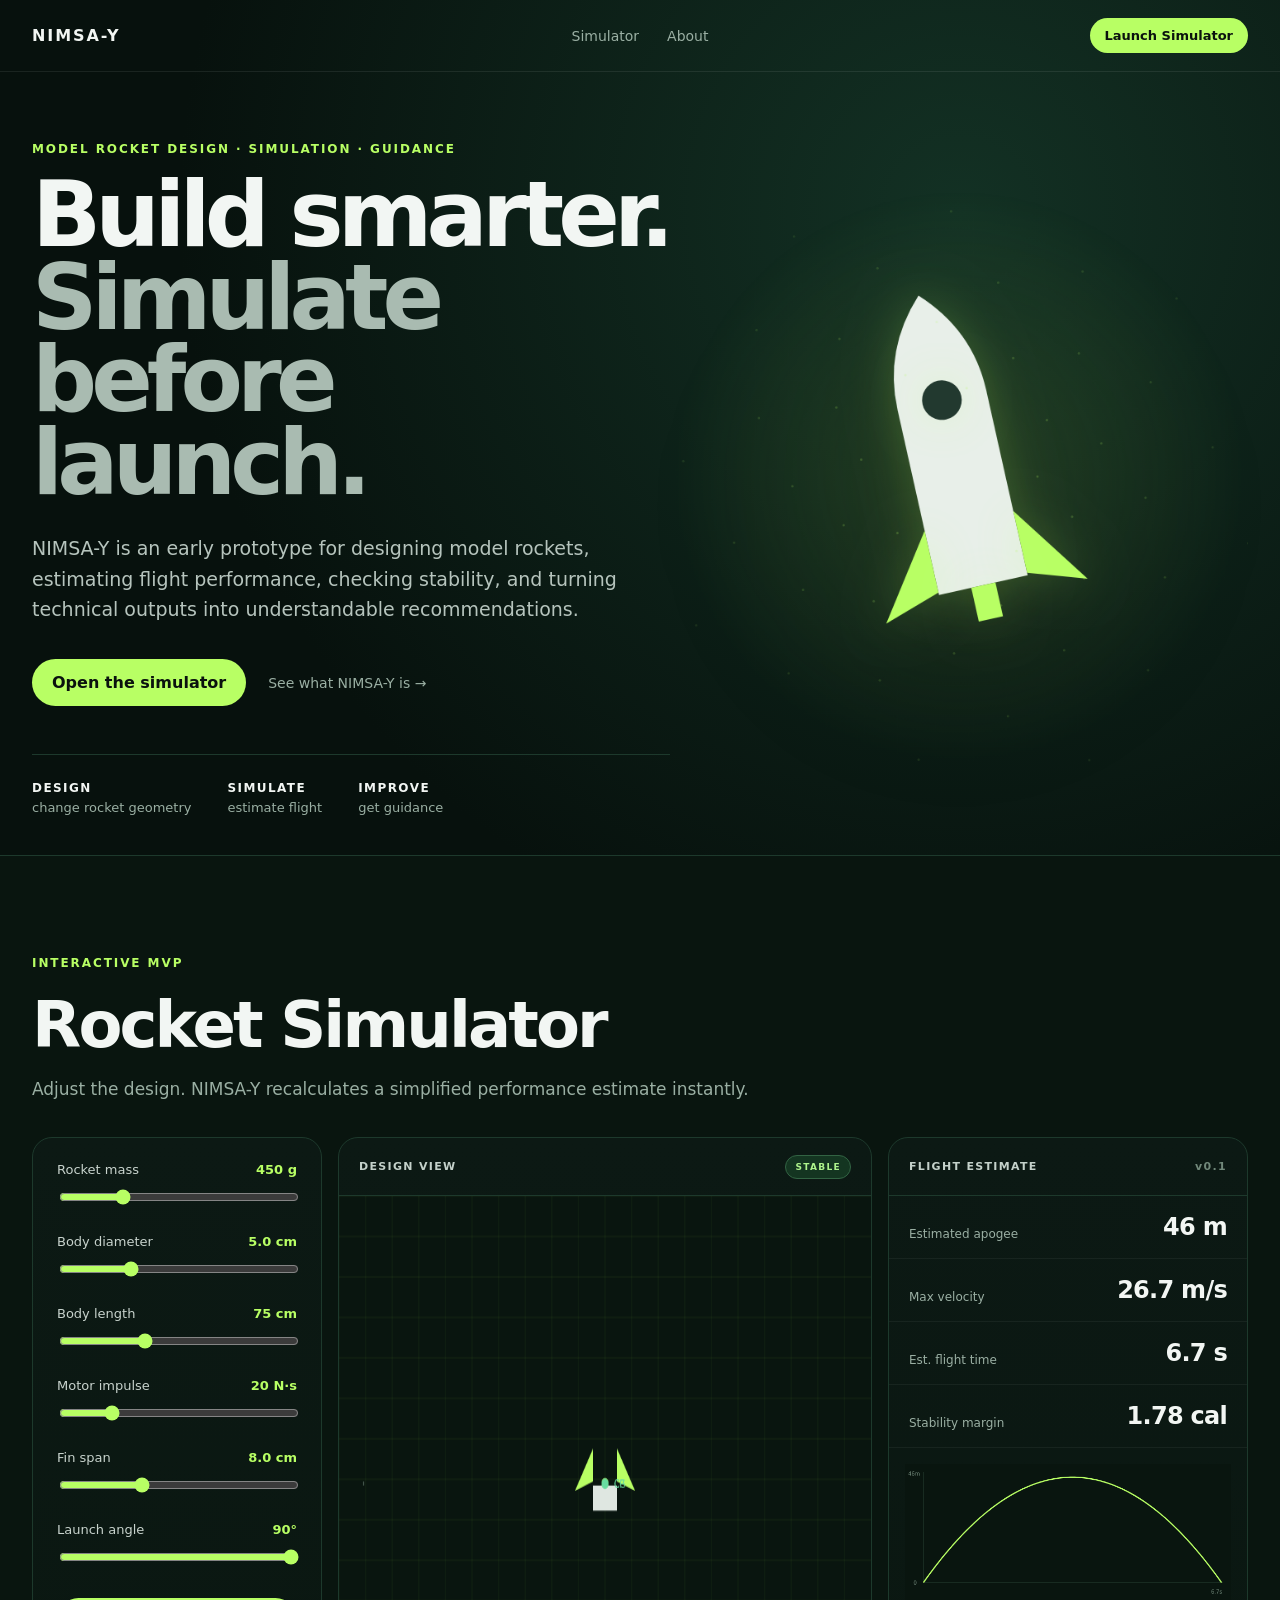
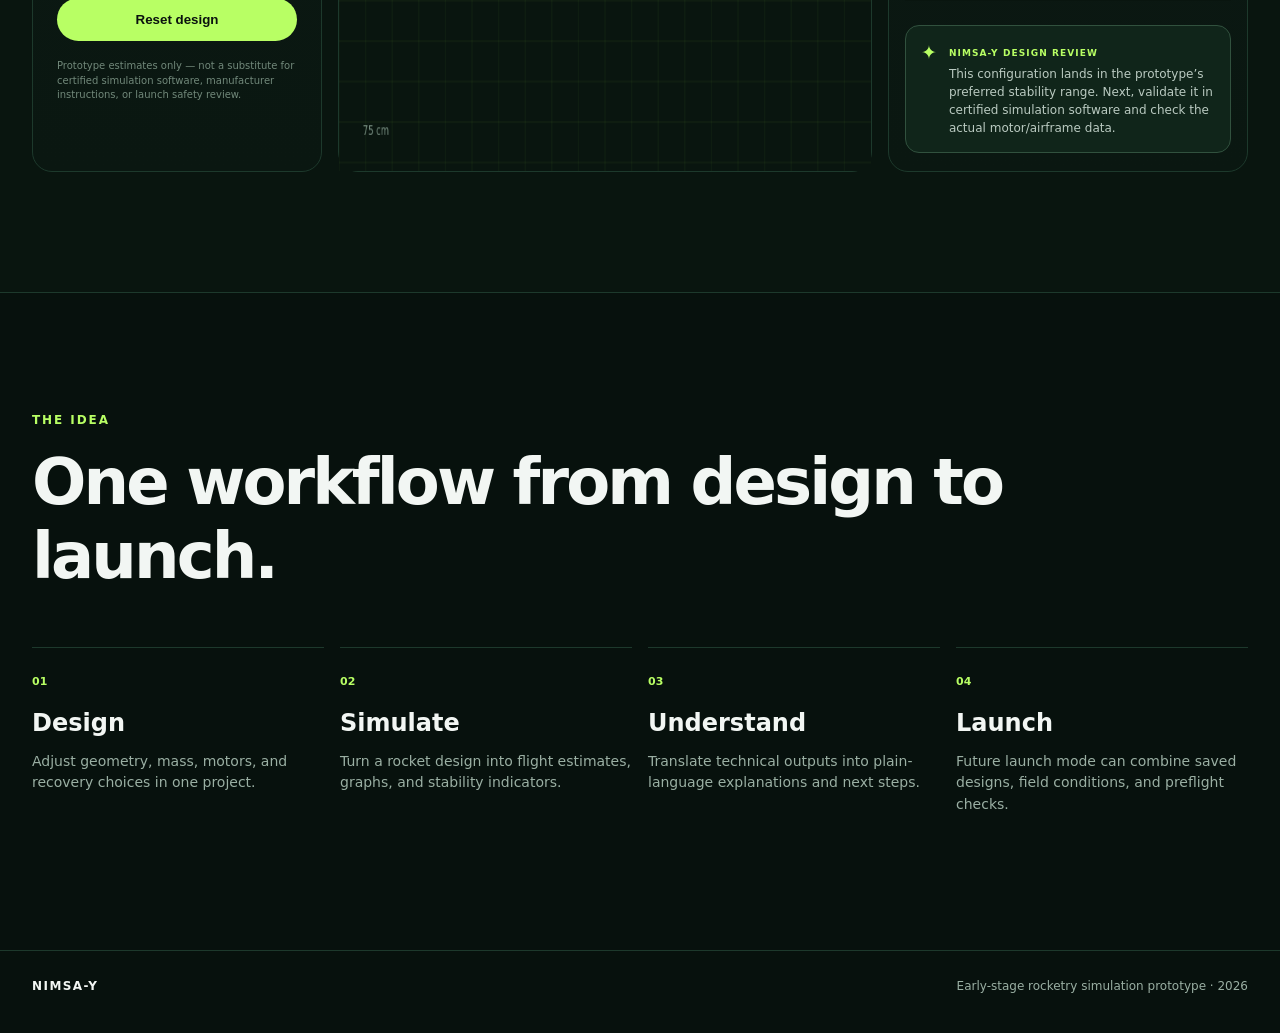
==== index.html @ 84e72287 "Add files via upload" ====
<!doctype html>
<html lang="en">
<head>
  <meta charset="utf-8" />
  <meta name="viewport" content="width=device-width, initial-scale=1" />
  <meta name="description" content="NIMSA-Y — an interactive model rocket design and simulation prototype." />
  <title>NIMSA-Y | Rocket Design Simulator</title>
  <link rel="stylesheet" href="styles.css" />
</head>
<body>
  <header class="nav">
    <a class="brand" href="#top">NIMSA-Y</a>
    <nav><a href="#simulator">Simulator</a><a href="#about">About</a></nav>
    <a class="button small" href="#simulator">Launch Simulator</a>
  </header>

  <main id="top">
    <section class="hero">
      <div class="hero-copy">
        <p class="eyebrow">MODEL ROCKET DESIGN · SIMULATION · GUIDANCE</p>
        <h1>Build smarter.<br><span>Simulate before launch.</span></h1>
        <p class="lede">NIMSA-Y is an early prototype for designing model rockets, estimating flight performance, checking stability, and turning technical outputs into understandable recommendations.</p>
        <div class="actions"><a class="button" href="#simulator">Open the simulator</a><a class="text-link" href="#about">See what NIMSA-Y is →</a></div>
        <div class="stats"><div><strong>DESIGN</strong><span>change rocket geometry</span></div><div><strong>SIMULATE</strong><span>estimate flight</span></div><div><strong>IMPROVE</strong><span>get guidance</span></div></div>
      </div>
      <div class="hero-visual"><canvas id="heroCanvas" width="700" height="700" aria-label="Animated rocket visualization"></canvas></div>
    </section>

    <section class="sim-section" id="simulator">
      <div class="section-head"><p class="eyebrow">INTERACTIVE MVP</p><h2>Rocket Simulator</h2><p>Adjust the design. NIMSA-Y recalculates a simplified performance estimate instantly.</p></div>
      <div class="workspace">
        <aside class="controls card">
          <div class="control"><label>Rocket mass <output id="massOut">450 g</output></label><input id="mass" type="range" min="200" max="1200" step="10" value="450"></div>
          <div class="control"><label>Body diameter <output id="diamOut">5.0 cm</output></label><input id="diam" type="range" min="3" max="10" step="0.1" value="5"></div>
          <div class="control"><label>Body length <output id="lengthOut">75 cm</output></label><input id="length" type="range" min="40" max="140" step="1" value="75"></div>
          <div class="control"><label>Motor impulse <output id="impulseOut">20 N·s</output></label><input id="impulse" type="range" min="5" max="80" step="1" value="20"></div>
          <div class="control"><label>Fin span <output id="finOut">8.0 cm</output></label><input id="fin" type="range" min="3" max="18" step="0.5" value="8"></div>
          <div class="control"><label>Launch angle <output id="angleOut">90°</output></label><input id="angle" type="range" min="80" max="90" step="1" value="90"></div>
          <button id="reset" class="button full">Reset design</button>
          <p class="fineprint">Prototype estimates only — not a substitute for certified simulation software, manufacturer instructions, or launch safety review.</p>
        </aside>

        <div class="design card">
          <div class="card-title"><span>DESIGN VIEW</span><span id="statusPill" class="pill good">STABLE</span></div>
          <canvas id="rocketCanvas" width="760" height="540" aria-label="Interactive rocket design preview"></canvas>
        </div>

        <div class="results card">
          <div class="card-title"><span>FLIGHT ESTIMATE</span><span class="muted">v0.1</span></div>
          <div class="metric"><span>Estimated apogee</span><strong id="altitude">—</strong></div>
          <div class="metric"><span>Max velocity</span><strong id="velocity">—</strong></div>
          <div class="metric"><span>Est. flight time</span><strong id="flightTime">—</strong></div>
          <div class="metric"><span>Stability margin</span><strong id="stability">—</strong></div>
          <canvas id="chartCanvas" width="620" height="260" aria-label="Estimated altitude over time graph"></canvas>
          <div class="advisor"><div class="advisor-icon">✦</div><div><span>NIMSA-Y DESIGN REVIEW</span><p id="recommendation">—</p></div></div>
        </div>
      </div>
    </section>

    <section class="about" id="about">
      <div><p class="eyebrow">THE IDEA</p><h2>One workflow from design to launch.</h2></div>
      <div class="about-grid"><article><span>01</span><h3>Design</h3><p>Adjust geometry, mass, motors, and recovery choices in one project.</p></article><article><span>02</span><h3>Simulate</h3><p>Turn a rocket design into flight estimates, graphs, and stability indicators.</p></article><article><span>03</span><h3>Understand</h3><p>Translate technical outputs into plain-language explanations and next steps.</p></article><article><span>04</span><h3>Launch</h3><p>Future launch mode can combine saved designs, field conditions, and preflight checks.</p></article></div>
    </section>
  </main>

  <footer><strong>NIMSA-Y</strong><span>Early-stage rocketry simulation prototype · 2026</span></footer>
  <script src="script.js"></script>
</body>
</html>
---- styles.css ----
:root{--bg:#07110d;--panel:#0c1914;--panel2:#10211a;--line:#1d392c;--text:#f2f6f3;--muted:#9aafa3;--accent:#b8ff64;--accent2:#68dca0;--danger:#ffbd66;--max:1440px}*{box-sizing:border-box}html{scroll-behavior:smooth}body{margin:0;background:radial-gradient(circle at 75% 8%,#133124 0,transparent 30%),var(--bg);color:var(--text);font-family:Inter,ui-sans-serif,system-ui,-apple-system,BlinkMacSystemFont,"Segoe UI",sans-serif}.nav{height:72px;max-width:var(--max);margin:auto;padding:0 32px;display:grid;grid-template-columns:1fr auto 1fr;align-items:center;border-bottom:1px solid rgba(255,255,255,.08);position:relative;z-index:5}.brand{font-weight:900;letter-spacing:.12em;color:var(--text);text-decoration:none}.nav nav{display:flex;gap:28px}.nav nav a,.text-link{color:var(--muted);text-decoration:none;font-size:14px}.nav>.button{justify-self:end}.button{display:inline-flex;align-items:center;justify-content:center;background:var(--accent);color:#0a120e;text-decoration:none;border:0;border-radius:999px;padding:14px 20px;font-weight:800;cursor:pointer}.button.small{padding:10px 15px;font-size:13px}.button.full{width:100%;margin-top:4px}.hero{min-height:760px;max-width:var(--max);margin:auto;padding:70px 32px 40px;display:grid;grid-template-columns:1.05fr .95fr;align-items:center}.hero-copy{max-width:740px}.eyebrow{color:var(--accent);font-size:12px;font-weight:900;letter-spacing:.16em;margin:0 0 18px}.hero h1{font-size:clamp(56px,7.1vw,108px);line-height:.91;letter-spacing:-.065em;margin:0 0 28px}.hero h1 span{color:#a9bbb1}.lede{max-width:670px;color:#b6c4bd;font-size:19px;line-height:1.62}.actions{display:flex;align-items:center;gap:22px;margin:34px 0 48px}.stats{display:flex;gap:36px;border-top:1px solid var(--line);padding-top:26px}.stats div{display:flex;flex-direction:column;gap:5px}.stats strong{font-size:12px;letter-spacing:.12em}.stats span{font-size:13px;color:var(--muted)}.hero-visual canvas{width:100%;height:auto;filter:drop-shadow(0 30px 50px rgba(0,0,0,.4))}.sim-section{padding:100px 32px 120px;background:#09150f;border-top:1px solid var(--line);border-bottom:1px solid var(--line)}.section-head{max-width:var(--max);margin:0 auto 38px}.section-head h2,.about h2{font-size:clamp(42px,5vw,72px);letter-spacing:-.045em;margin:0 0 10px}.section-head>p:last-child{color:var(--muted);font-size:17px}.workspace{max-width:var(--max);margin:auto;display:grid;grid-template-columns:290px minmax(420px,1fr) 360px;gap:16px}.card{background:linear-gradient(180deg,var(--panel),#0a1711);border:1px solid var(--line);border-radius:20px}.controls{padding:24px}.control{margin-bottom:25px}.control label{display:flex;justify-content:space-between;gap:10px;font-size:13px;color:#c8d3cd;margin-bottom:10px}.control output{color:var(--accent);font-weight:800}input[type=range]{width:100%;accent-color:var(--accent)}.fineprint{color:#71887a;font-size:10px;line-height:1.45;margin:18px 0 0}.card-title{height:58px;padding:0 20px;border-bottom:1px solid var(--line);display:flex;align-items:center;justify-content:space-between;font-size:11px;letter-spacing:.12em;font-weight:900;color:#c4d1ca}.pill{border:1px solid #326343;background:#143521;color:#aef48c;border-radius:999px;padding:6px 9px;font-size:9px}.pill.warn{border-color:#6a4c25;background:#302514;color:#ffca77}.design canvas{display:block;width:100%;height:calc(100% - 58px);min-height:470px}.results{padding-bottom:18px}.results .metric{display:flex;align-items:end;justify-content:space-between;padding:17px 20px;border-bottom:1px solid rgba(255,255,255,.05)}.metric span{color:var(--muted);font-size:12px}.metric strong{font-size:24px;letter-spacing:-.03em}.results canvas{width:calc(100% - 32px);height:auto;margin:16px}.muted{color:#71887a}.advisor{margin:4px 16px 0;border:1px solid #31513e;background:#10251a;border-radius:14px;padding:15px;display:flex;gap:12px}.advisor-icon{color:var(--accent);font-size:19px}.advisor span{font-size:9px;letter-spacing:.12em;color:var(--accent);font-weight:900}.advisor p{font-size:12px;line-height:1.5;color:#bacac1;margin:5px 0 0}.about{max-width:var(--max);margin:auto;padding:120px 32px}.about-grid{margin-top:54px;display:grid;grid-template-columns:repeat(4,1fr);gap:16px}.about article{border-top:1px solid var(--line);padding-top:22px}.about article span{color:var(--accent);font-size:11px;font-weight:900}.about h3{font-size:24px;margin:20px 0 10px}.about article p{color:var(--muted);line-height:1.55;font-size:14px}footer{max-width:var(--max);margin:auto;border-top:1px solid var(--line);padding:28px 32px 40px;display:flex;justify-content:space-between;color:var(--muted);font-size:12px}footer strong{color:var(--text);letter-spacing:.12em}@media(max-width:1100px){.workspace{grid-template-columns:270px 1fr}.results{grid-column:1/-1}.hero{grid-template-columns:1fr 420px}}@media(max-width:800px){.nav{grid-template-columns:1fr auto}.nav nav{display:none}.hero{grid-template-columns:1fr;padding-top:50px}.hero-visual{max-width:480px;margin:auto}.stats{gap:18px;flex-wrap:wrap}.workspace{grid-template-columns:1fr}.results{grid-column:auto}.about-grid{grid-template-columns:1fr 1fr}.section-head,.sim-section,.about{padding-left:20px;padding-right:20px}.nav{padding:0 20px}}@media(max-width:520px){.hero{padding-left:20px;padding-right:20px}.actions{align-items:flex-start;flex-direction:column}.about-grid{grid-template-columns:1fr}footer{flex-direction:column;gap:8px}.hero h1{font-size:56px}}
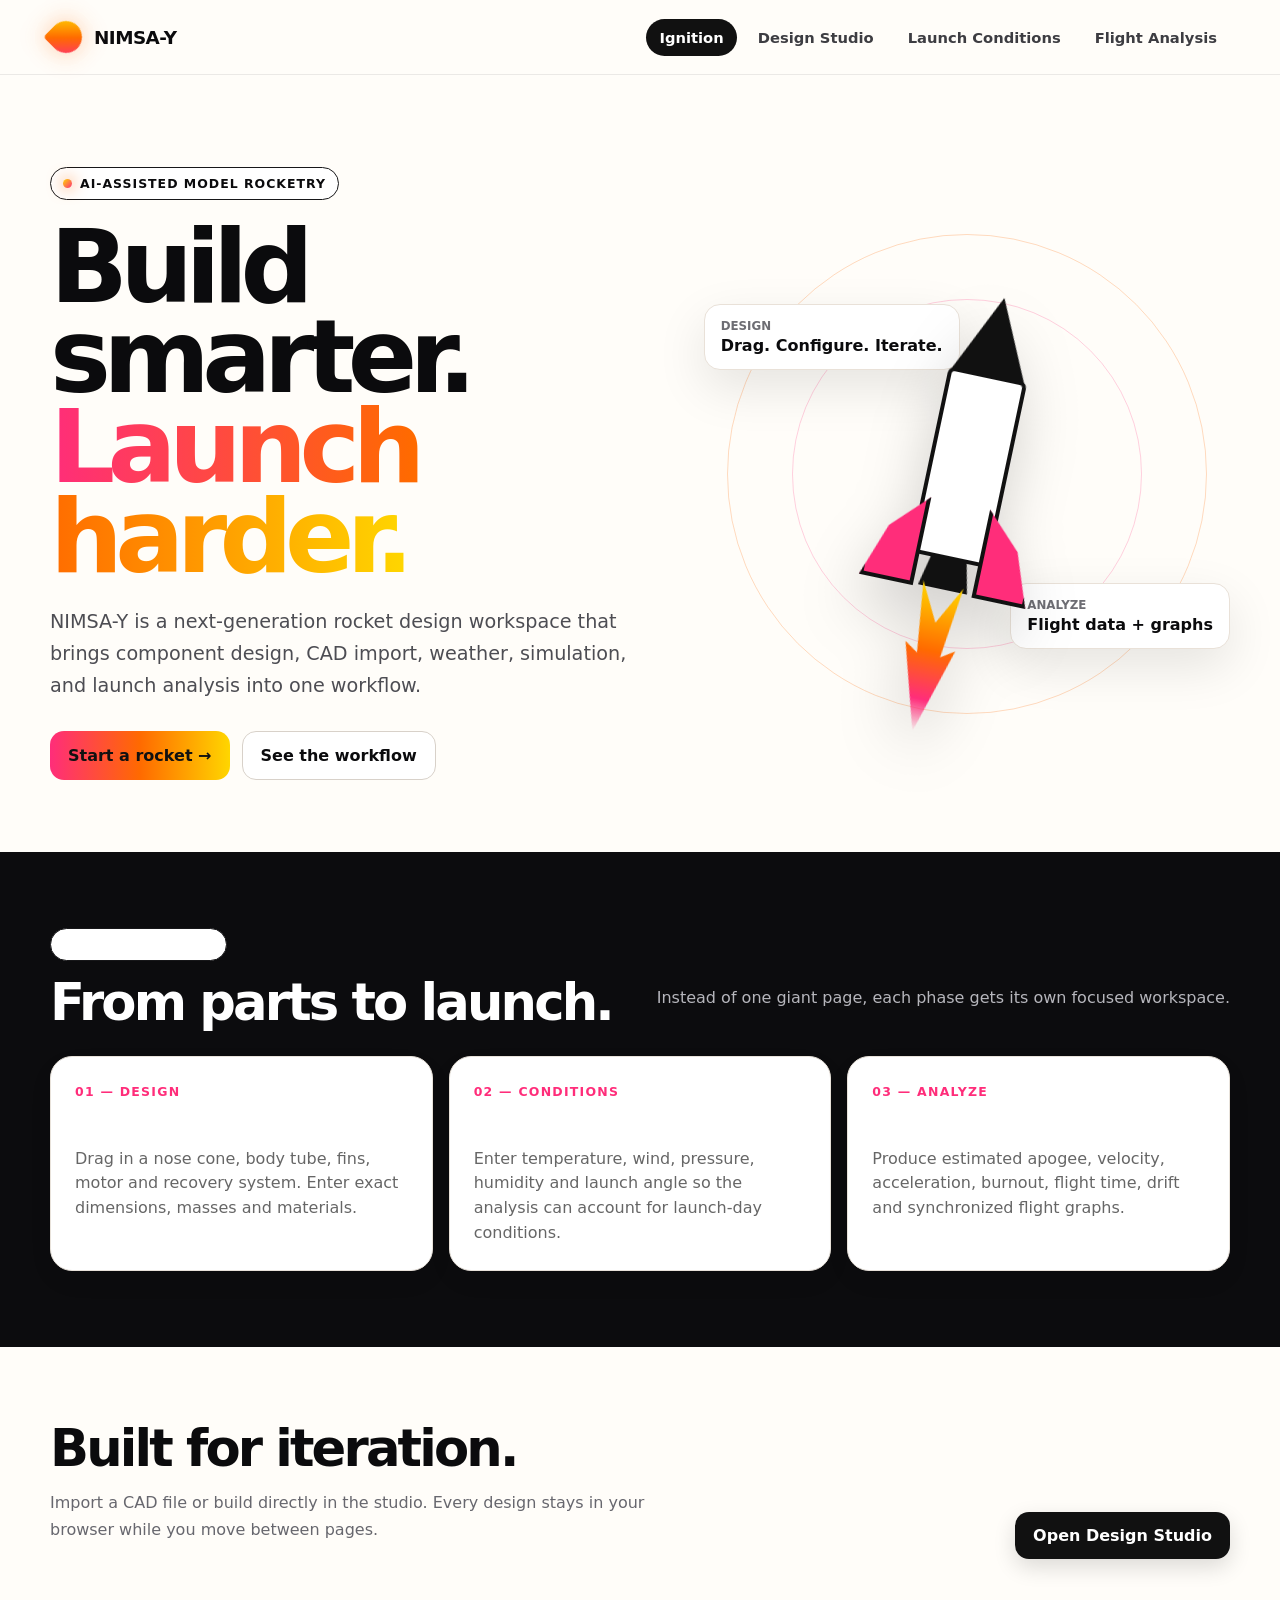
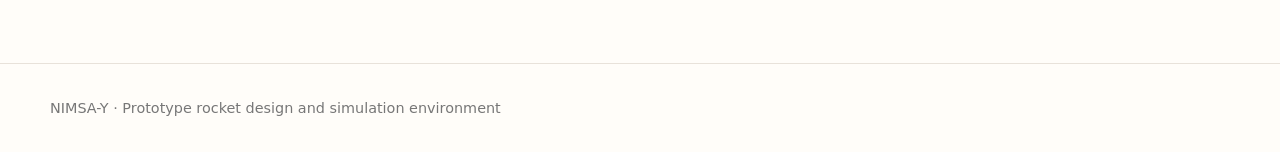
==== commit 1886dce8: "Add files via upload" ====
--- a/index.html
+++ b/index.html
@@ -1,69 +1,5 @@
-<!doctype html>
-<html lang="en">
-<head>
-  <meta charset="utf-8" />
-  <meta name="viewport" content="width=device-width, initial-scale=1" />
-  <meta name="description" content="NIMSA-Y — an interactive model rocket design and simulation prototype." />
-  <title>NIMSA-Y | Rocket Design Simulator</title>
-  <link rel="stylesheet" href="styles.css" />
-</head>
-<body>
-  <header class="nav">
-    <a class="brand" href="#top">NIMSA-Y</a>
-    <nav><a href="#simulator">Simulator</a><a href="#about">About</a></nav>
-    <a class="button small" href="#simulator">Launch Simulator</a>
-  </header>
-
-  <main id="top">
-    <section class="hero">
-      <div class="hero-copy">
-        <p class="eyebrow">MODEL ROCKET DESIGN · SIMULATION · GUIDANCE</p>
-        <h1>Build smarter.<br><span>Simulate before launch.</span></h1>
-        <p class="lede">NIMSA-Y is an early prototype for designing model rockets, estimating flight performance, checking stability, and turning technical outputs into understandable recommendations.</p>
-        <div class="actions"><a class="button" href="#simulator">Open the simulator</a><a class="text-link" href="#about">See what NIMSA-Y is →</a></div>
-        <div class="stats"><div><strong>DESIGN</strong><span>change rocket geometry</span></div><div><strong>SIMULATE</strong><span>estimate flight</span></div><div><strong>IMPROVE</strong><span>get guidance</span></div></div>
-      </div>
-      <div class="hero-visual"><canvas id="heroCanvas" width="700" height="700" aria-label="Animated rocket visualization"></canvas></div>
-    </section>
-
-    <section class="sim-section" id="simulator">
-      <div class="section-head"><p class="eyebrow">INTERACTIVE MVP</p><h2>Rocket Simulator</h2><p>Adjust the design. NIMSA-Y recalculates a simplified performance estimate instantly.</p></div>
-      <div class="workspace">
-        <aside class="controls card">
-          <div class="control"><label>Rocket mass <output id="massOut">450 g</output></label><input id="mass" type="range" min="200" max="1200" step="10" value="450"></div>
-          <div class="control"><label>Body diameter <output id="diamOut">5.0 cm</output></label><input id="diam" type="range" min="3" max="10" step="0.1" value="5"></div>
-          <div class="control"><label>Body length <output id="lengthOut">75 cm</output></label><input id="length" type="range" min="40" max="140" step="1" value="75"></div>
-          <div class="control"><label>Motor impulse <output id="impulseOut">20 N·s</output></label><input id="impulse" type="range" min="5" max="80" step="1" value="20"></div>
-          <div class="control"><label>Fin span <output id="finOut">8.0 cm</output></label><input id="fin" type="range" min="3" max="18" step="0.5" value="8"></div>
-          <div class="control"><label>Launch angle <output id="angleOut">90°</output></label><input id="angle" type="range" min="80" max="90" step="1" value="90"></div>
-          <button id="reset" class="button full">Reset design</button>
-          <p class="fineprint">Prototype estimates only — not a substitute for certified simulation software, manufacturer instructions, or launch safety review.</p>
-        </aside>
-
-        <div class="design card">
-          <div class="card-title"><span>DESIGN VIEW</span><span id="statusPill" class="pill good">STABLE</span></div>
-          <canvas id="rocketCanvas" width="760" height="540" aria-label="Interactive rocket design preview"></canvas>
-        </div>
-
-        <div class="results card">
-          <div class="card-title"><span>FLIGHT ESTIMATE</span><span class="muted">v0.1</span></div>
-          <div class="metric"><span>Estimated apogee</span><strong id="altitude">—</strong></div>
-          <div class="metric"><span>Max velocity</span><strong id="velocity">—</strong></div>
-          <div class="metric"><span>Est. flight time</span><strong id="flightTime">—</strong></div>
-          <div class="metric"><span>Stability margin</span><strong id="stability">—</strong></div>
-          <canvas id="chartCanvas" width="620" height="260" aria-label="Estimated altitude over time graph"></canvas>
-          <div class="advisor"><div class="advisor-icon">✦</div><div><span>NIMSA-Y DESIGN REVIEW</span><p id="recommendation">—</p></div></div>
-        </div>
-      </div>
-    </section>
-
-    <section class="about" id="about">
-      <div><p class="eyebrow">THE IDEA</p><h2>One workflow from design to launch.</h2></div>
-      <div class="about-grid"><article><span>01</span><h3>Design</h3><p>Adjust geometry, mass, motors, and recovery choices in one project.</p></article><article><span>02</span><h3>Simulate</h3><p>Turn a rocket design into flight estimates, graphs, and stability indicators.</p></article><article><span>03</span><h3>Understand</h3><p>Translate technical outputs into plain-language explanations and next steps.</p></article><article><span>04</span><h3>Launch</h3><p>Future launch mode can combine saved designs, field conditions, and preflight checks.</p></article></div>
-    </section>
-  </main>
-
-  <footer><strong>NIMSA-Y</strong><span>Early-stage rocketry simulation prototype · 2026</span></footer>
-  <script src="script.js"></script>
-</body>
-</html>
+<!doctype html><html lang="en"><head><meta charset="utf-8"><meta name="viewport" content="width=device-width,initial-scale=1"><title>NIMSA-Y — Design. Simulate. Launch.</title><link rel="stylesheet" href="styles.css"></head><body>
+<nav class="nav"><div class="shell nav-inner"><a class="brand" href="index.html"><span class="brand-mark"></span>NIMSA-Y</a><div class="nav-links"><a class="active" href="index.html">Ignition</a><a href="design.html">Design Studio</a><a href="conditions.html">Launch Conditions</a><a href="analysis.html">Flight Analysis</a></div></div></nav>
+<main><section class="hero"><div class="shell hero-grid"><div><span class="eyebrow"><span class="spark"></span>AI-assisted model rocketry</span><h1>Build smarter.<br><span class="gradient-word">Launch harder.</span></h1><p class="lede">NIMSA-Y is a next-generation rocket design workspace that brings component design, CAD import, weather, simulation, and launch analysis into one workflow.</p><div class="actions"><a class="btn btn-fire" href="design.html">Start a rocket →</a><a class="btn btn-ghost" href="#workflow">See the workflow</a></div></div><div class="hero-visual"><div class="orbit one"></div><div class="orbit two"></div><div class="metric-float a"><small>DESIGN</small>Drag. Configure. Iterate.</div><div class="metric-float b"><small>ANALYZE</small>Flight data + graphs</div><div class="rocket-hero"><div class="nose"></div><div class="bodytube"></div><div class="fin left"></div><div class="fin right"></div><div class="nozzle"></div><div class="flame"></div></div></div></div></section>
+<section class="section section-dark" id="workflow"><div class="shell"><div class="section-head"><div><span class="eyebrow">The NIMSA-Y flow</span><h2 style="margin-top:16px">From parts to launch.</h2></div><p class="sub">Instead of one giant page, each phase gets its own focused workspace.</p></div><div class="cards"><div class="card"><span class="num">01 — DESIGN</span><h3>Build the rocket</h3><p>Drag in a nose cone, body tube, fins, motor and recovery system. Enter exact dimensions, masses and materials.</p></div><div class="card"><span class="num">02 — CONDITIONS</span><h3>Describe the launch</h3><p>Enter temperature, wind, pressure, humidity and launch angle so the analysis can account for launch-day conditions.</p></div><div class="card"><span class="num">03 — ANALYZE</span><h3>Generate the flight</h3><p>Produce estimated apogee, velocity, acceleration, burnout, flight time, drift and synchronized flight graphs.</p></div></div></div></section>
+<section class="section"><div class="shell"><div class="section-head"><div><h2>Built for iteration.</h2><p class="sub">Import a CAD file or build directly in the studio. Every design stays in your browser while you move between pages.</p></div><a class="btn btn-primary" href="design.html">Open Design Studio</a></div></div></section></main><footer class="footer"><div class="shell">NIMSA-Y · Prototype rocket design and simulation environment</div></footer><script src="app.js"></script></body></html>
--- a/styles.css
+++ b/styles.css
@@ -1 +1,59 @@
-:root{--bg:#07110d;--panel:#0c1914;--panel2:#10211a;--line:#1d392c;--text:#f2f6f3;--muted:#9aafa3;--accent:#b8ff64;--accent2:#68dca0;--danger:#ffbd66;--max:1440px}*{box-sizing:border-box}html{scroll-behavior:smooth}body{margin:0;background:radial-gradient(circle at 75% 8%,#133124 0,transparent 30%),var(--bg);color:var(--text);font-family:Inter,ui-sans-serif,system-ui,-apple-system,BlinkMacSystemFont,"Segoe UI",sans-serif}.nav{height:72px;max-width:var(--max);margin:auto;padding:0 32px;display:grid;grid-template-columns:1fr auto 1fr;align-items:center;border-bottom:1px solid rgba(255,255,255,.08);position:relative;z-index:5}.brand{font-weight:900;letter-spacing:.12em;color:var(--text);text-decoration:none}.nav nav{display:flex;gap:28px}.nav nav a,.text-link{color:var(--muted);text-decoration:none;font-size:14px}.nav>.button{justify-self:end}.button{display:inline-flex;align-items:center;justify-content:center;background:var(--accent);color:#0a120e;text-decoration:none;border:0;border-radius:999px;padding:14px 20px;font-weight:800;cursor:pointer}.button.small{padding:10px 15px;font-size:13px}.button.full{width:100%;margin-top:4px}.hero{min-height:760px;max-width:var(--max);margin:auto;padding:70px 32px 40px;display:grid;grid-template-columns:1.05fr .95fr;align-items:center}.hero-copy{max-width:740px}.eyebrow{color:var(--accent);font-size:12px;font-weight:900;letter-spacing:.16em;margin:0 0 18px}.hero h1{font-size:clamp(56px,7.1vw,108px);line-height:.91;letter-spacing:-.065em;margin:0 0 28px}.hero h1 span{color:#a9bbb1}.lede{max-width:670px;color:#b6c4bd;font-size:19px;line-height:1.62}.actions{display:flex;align-items:center;gap:22px;margin:34px 0 48px}.stats{display:flex;gap:36px;border-top:1px solid var(--line);padding-top:26px}.stats div{display:flex;flex-direction:column;gap:5px}.stats strong{font-size:12px;letter-spacing:.12em}.stats span{font-size:13px;color:var(--muted)}.hero-visual canvas{width:100%;height:auto;filter:drop-shadow(0 30px 50px rgba(0,0,0,.4))}.sim-section{padding:100px 32px 120px;background:#09150f;border-top:1px solid var(--line);border-bottom:1px solid var(--line)}.section-head{max-width:var(--max);margin:0 auto 38px}.section-head h2,.about h2{font-size:clamp(42px,5vw,72px);letter-spacing:-.045em;margin:0 0 10px}.section-head>p:last-child{color:var(--muted);font-size:17px}.workspace{max-width:var(--max);margin:auto;display:grid;grid-template-columns:290px minmax(420px,1fr) 360px;gap:16px}.card{background:linear-gradient(180deg,var(--panel),#0a1711);border:1px solid var(--line);border-radius:20px}.controls{padding:24px}.control{margin-bottom:25px}.control label{display:flex;justify-content:space-between;gap:10px;font-size:13px;color:#c8d3cd;margin-bottom:10px}.control output{color:var(--accent);font-weight:800}input[type=range]{width:100%;accent-color:var(--accent)}.fineprint{color:#71887a;font-size:10px;line-height:1.45;margin:18px 0 0}.card-title{height:58px;padding:0 20px;border-bottom:1px solid var(--line);display:flex;align-items:center;justify-content:space-between;font-size:11px;letter-spacing:.12em;font-weight:900;color:#c4d1ca}.pill{border:1px solid #326343;background:#143521;color:#aef48c;border-radius:999px;padding:6px 9px;font-size:9px}.pill.warn{border-color:#6a4c25;background:#302514;color:#ffca77}.design canvas{display:block;width:100%;height:calc(100% - 58px);min-height:470px}.results{padding-bottom:18px}.results .metric{display:flex;align-items:end;justify-content:space-between;padding:17px 20px;border-bottom:1px solid rgba(255,255,255,.05)}.metric span{color:var(--muted);font-size:12px}.metric strong{font-size:24px;letter-spacing:-.03em}.results canvas{width:calc(100% - 32px);height:auto;margin:16px}.muted{color:#71887a}.advisor{margin:4px 16px 0;border:1px solid #31513e;background:#10251a;border-radius:14px;padding:15px;display:flex;gap:12px}.advisor-icon{color:var(--accent);font-size:19px}.advisor span{font-size:9px;letter-spacing:.12em;color:var(--accent);font-weight:900}.advisor p{font-size:12px;line-height:1.5;color:#bacac1;margin:5px 0 0}.about{max-width:var(--max);margin:auto;padding:120px 32px}.about-grid{margin-top:54px;display:grid;grid-template-columns:repeat(4,1fr);gap:16px}.about article{border-top:1px solid var(--line);padding-top:22px}.about article span{color:var(--accent);font-size:11px;font-weight:900}.about h3{font-size:24px;margin:20px 0 10px}.about article p{color:var(--muted);line-height:1.55;font-size:14px}footer{max-width:var(--max);margin:auto;border-top:1px solid var(--line);padding:28px 32px 40px;display:flex;justify-content:space-between;color:var(--muted);font-size:12px}footer strong{color:var(--text);letter-spacing:.12em}@media(max-width:1100px){.workspace{grid-template-columns:270px 1fr}.results{grid-column:1/-1}.hero{grid-template-columns:1fr 420px}}@media(max-width:800px){.nav{grid-template-columns:1fr auto}.nav nav{display:none}.hero{grid-template-columns:1fr;padding-top:50px}.hero-visual{max-width:480px;margin:auto}.stats{gap:18px;flex-wrap:wrap}.workspace{grid-template-columns:1fr}.results{grid-column:auto}.about-grid{grid-template-columns:1fr 1fr}.section-head,.sim-section,.about{padding-left:20px;padding-right:20px}.nav{padding:0 20px}}@media(max-width:520px){.hero{padding-left:20px;padding-right:20px}.actions{align-items:flex-start;flex-direction:column}.about-grid{grid-template-columns:1fr}footer{flex-direction:column;gap:8px}.hero h1{font-size:56px}}
+:root {
+  --ink:#0b0b0d;
+  --paper:#fffdf9;
+  --hot:#ff2d7a;
+  --orange:#ff6a00;
+  --yellow:#ffd600;
+  --muted:#6d6d73;
+  --line:#e8e2da;
+  --card:#ffffff;
+  --shadow:0 18px 50px rgba(11,11,13,.10);
+}
+*{box-sizing:border-box}
+html{scroll-behavior:smooth}
+body{margin:0;font-family:Inter,ui-sans-serif,system-ui,-apple-system,BlinkMacSystemFont,"Segoe UI",sans-serif;color:var(--ink);background:var(--paper)}
+a{color:inherit;text-decoration:none}
+button,input,select{font:inherit}
+button{cursor:pointer}
+.shell{width:min(1180px,calc(100% - 36px));margin:0 auto}
+.nav{position:sticky;top:0;z-index:30;background:rgba(255,253,249,.88);backdrop-filter:blur(14px);border-bottom:1px solid rgba(11,11,13,.08)}
+.nav-inner{height:74px;display:flex;align-items:center;justify-content:space-between;gap:24px}
+.brand{display:flex;align-items:center;gap:12px;font-weight:900;letter-spacing:-.03em;font-size:1.15rem}
+.brand-mark{width:32px;height:32px;border-radius:50% 50% 50% 12%;transform:rotate(45deg);background:linear-gradient(135deg,var(--yellow),var(--orange) 52%,var(--hot));box-shadow:0 0 24px rgba(255,106,0,.35)}
+.nav-links{display:flex;gap:8px;align-items:center;flex-wrap:wrap}
+.nav-links a{padding:10px 13px;border-radius:999px;font-size:.92rem;font-weight:700;color:#3d3d42}
+.nav-links a:hover,.nav-links a.active{background:#111;color:white}
+.hero{padding:92px 0 72px;overflow:hidden}
+.hero-grid{display:grid;grid-template-columns:1.05fr .95fr;gap:72px;align-items:center}
+.eyebrow{display:inline-flex;align-items:center;gap:8px;padding:8px 12px;border:1px solid #171719;border-radius:999px;font-weight:800;font-size:.78rem;letter-spacing:.08em;text-transform:uppercase;background:#fff}
+.spark{width:9px;height:9px;border-radius:999px;background:linear-gradient(135deg,var(--yellow),var(--hot));box-shadow:0 0 16px var(--orange)}
+h1{font-size:clamp(3.2rem,8vw,7.2rem);line-height:.88;letter-spacing:-.075em;margin:22px 0 24px;max-width:820px}
+.gradient-word{background:linear-gradient(90deg,var(--hot),var(--orange),var(--yellow));-webkit-background-clip:text;background-clip:text;color:transparent}
+.lede{font-size:1.2rem;line-height:1.65;color:#4d4d53;max-width:690px}
+.actions{display:flex;gap:12px;flex-wrap:wrap;margin-top:30px}
+.btn{border:none;border-radius:14px;padding:14px 18px;font-weight:900;display:inline-flex;align-items:center;justify-content:center;gap:8px}
+.btn-primary{color:white;background:#111;box-shadow:0 8px 22px rgba(0,0,0,.14)}
+.btn-fire{color:#111;background:linear-gradient(90deg,var(--hot),var(--orange),var(--yellow))}
+.btn-ghost{background:#fff;border:1px solid #d8d1c9}
+.hero-visual{position:relative;min-height:520px;display:flex;align-items:center;justify-content:center}
+.orbit{position:absolute;border:1px solid rgba(255,106,0,.24);border-radius:50%}
+.orbit.one{width:480px;height:480px}.orbit.two{width:350px;height:350px;border-color:rgba(255,45,122,.22)}
+.rocket-hero{position:relative;width:120px;height:360px;filter:drop-shadow(0 30px 30px rgba(0,0,0,.18));transform:rotate(12deg)}
+.nose{position:absolute;left:20px;top:0;width:80px;height:86px;background:#111;border-radius:60% 60% 8px 8px;clip-path:polygon(50% 0,100% 100%,0 100%)}
+.bodytube{position:absolute;left:20px;top:78px;width:80px;height:190px;background:white;border:4px solid #111;border-radius:7px}
+.fin{position:absolute;top:210px;width:55px;height:90px;background:var(--hot);border:4px solid #111}.fin.left{left:-25px;clip-path:polygon(100% 0,100% 100%,0 100%,35% 40%)}.fin.right{right:-25px;clip-path:polygon(0 0,0 100%,100% 100%,65% 40%)}
+.nozzle{position:absolute;left:35px;top:264px;width:50px;height:34px;background:#111;clip-path:polygon(15% 0,85% 0,100% 100%,0 100%)}
+.flame{position:absolute;left:29px;top:293px;width:62px;height:150px;background:linear-gradient(var(--yellow),var(--orange) 45%,var(--hot) 78%,transparent);clip-path:polygon(50% 100%,9% 42%,31% 48%,17% 0,50% 26%,83% 0,69% 48%,91% 42%);filter:blur(.2px);animation:pulse 1.4s ease-in-out infinite alternate}
+@keyframes pulse{to{transform:scaleY(1.09) scaleX(.94);filter:brightness(1.14)}}
+.metric-float{position:absolute;background:white;border:1px solid #e9e1d8;border-radius:16px;padding:14px 16px;box-shadow:var(--shadow);font-weight:800}.metric-float small{display:block;color:var(--muted);font-size:.74rem;font-weight:700;margin-bottom:3px}.metric-float.a{left:0;top:90px}.metric-float.b{right:0;bottom:85px}
+.section{padding:76px 0}.section-dark{background:#0c0c0e;color:white}.section-head{display:flex;justify-content:space-between;gap:30px;align-items:end;margin-bottom:28px}.section h2{font-size:clamp(2.2rem,4vw,4rem);line-height:.98;letter-spacing:-.055em;margin:0}.section p.sub{color:#67676e;max-width:650px;line-height:1.7}.section-dark p.sub{color:#b6b6bc}
+.cards{display:grid;grid-template-columns:repeat(3,1fr);gap:16px}.card{background:white;border:1px solid var(--line);border-radius:22px;padding:24px;box-shadow:0 10px 28px rgba(0,0,0,.04)}.card .num{font-size:.78rem;font-weight:900;letter-spacing:.1em;color:var(--hot)}.card h3{font-size:1.35rem;margin:14px 0 8px}.card p{color:#666;line-height:1.55;margin:0}
+.page-head{padding:54px 0 30px}.page-head h1{font-size:clamp(2.8rem,6vw,5.5rem);margin:12px 0 14px}.page-head p{color:#5f5f66;font-size:1.08rem;line-height:1.6;max-width:800px}
+.workspace{display:grid;grid-template-columns:250px 1fr 310px;gap:16px;padding-bottom:70px}.panel{background:white;border:1px solid var(--line);border-radius:22px;box-shadow:0 8px 26px rgba(0,0,0,.035)}.panel-title{padding:18px 20px;border-bottom:1px solid var(--line);font-weight:900}.palette{padding:14px}.part{border:1px solid #ddd5cc;border-radius:15px;padding:13px;margin-bottom:10px;background:#fff;display:flex;align-items:center;gap:11px;font-weight:800}.part:hover{border-color:#111;transform:translateY(-1px)}.part-icon{width:34px;height:34px;border-radius:10px;background:linear-gradient(135deg,var(--hot),var(--orange),var(--yellow));display:grid;place-items:center;font-weight:900}.stage{min-height:600px;padding:18px;display:flex;flex-direction:column}.stage-toolbar{display:flex;justify-content:space-between;align-items:center;gap:10px;margin-bottom:12px}.design-canvas{flex:1;border:1.5px dashed #d4cbc1;border-radius:18px;background:linear-gradient(#fff,#fffaf4);position:relative;overflow:hidden;min-height:500px}.design-canvas.dragover{border-color:var(--orange);box-shadow:inset 0 0 0 2px rgba(255,106,0,.18)}.canvas-hint{position:absolute;inset:0;display:grid;place-items:center;text-align:center;color:#9a948d;padding:30px;pointer-events:none}.canvas-hint.hidden{display:none}.placed-part{position:absolute;left:50%;transform:translateX(-50%);width:170px;padding:10px 12px;border:2px solid #111;background:white;border-radius:14px;box-shadow:0 7px 18px rgba(0,0,0,.08);font-weight:900;display:flex;justify-content:space-between;align-items:center;gap:8px}.placed-part span{font-size:.78rem;color:#666;font-weight:700}.placed-part button{border:none;background:#111;color:#fff;border-radius:9px;padding:6px 8px;font-size:.72rem;font-weight:800}.side-content{padding:16px}.summary-row{display:flex;justify-content:space-between;gap:18px;padding:11px 0;border-bottom:1px solid #eee8e1;font-size:.9rem}.summary-row span:last-child{font-weight:900;text-align:right}.upload{border:1.5px dashed #cfc6bc;border-radius:16px;padding:16px;text-align:center}.upload input{display:none}.upload label{display:block;font-weight:900;cursor:pointer}.upload small{color:#777;display:block;margin-top:6px}.form-grid{display:grid;grid-template-columns:repeat(2,1fr);gap:14px}.field{display:flex;flex-direction:column;gap:7px}.field label{font-size:.82rem;font-weight:850}.field input,.field select{border:1px solid #d9d1c7;border-radius:12px;padding:12px 13px;background:white;outline:none}.field input:focus,.field select:focus{border-color:var(--orange);box-shadow:0 0 0 3px rgba(255,106,0,.10)}.form-card{background:white;border:1px solid var(--line);border-radius:22px;padding:22px;box-shadow:0 9px 28px rgba(0,0,0,.04);margin-bottom:16px}.form-card h3{margin:0 0 16px;font-size:1.18rem}.wide{grid-column:1/-1}
+.stepbar{display:grid;grid-template-columns:repeat(4,1fr);gap:8px;margin:18px 0 28px}.step{padding:12px;border-radius:12px;background:#eee9e2;color:#7d7872;text-align:center;font-size:.82rem;font-weight:900}.step.active{background:#111;color:white}.step.done{background:linear-gradient(90deg,var(--hot),var(--orange),var(--yellow));color:#111}
+.results-grid{display:grid;grid-template-columns:repeat(4,1fr);gap:14px}.result{background:#111;color:#fff;border-radius:20px;padding:20px;position:relative;overflow:hidden}.result:after{content:"";position:absolute;width:90px;height:90px;border-radius:50%;background:linear-gradient(135deg,var(--hot),var(--yellow));filter:blur(35px);right:-20px;top:-20px;opacity:.55}.result small{color:#cfcfd4}.result strong{display:block;font-size:2rem;margin-top:7px;letter-spacing:-.04em}.analysis-layout{display:grid;grid-template-columns:1.3fr .7fr;gap:16px;margin-top:16px}.chart-card{background:white;border:1px solid var(--line);border-radius:22px;padding:20px}.chart-card h3{margin:0 0 12px}.chart-card canvas{width:100%;height:260px}.review{background:#111;color:white;border-radius:22px;padding:22px}.review h3{margin-top:0}.review ul{padding-left:18px;line-height:1.7;color:#ddd}.review .tag{display:inline-block;padding:7px 10px;border-radius:999px;background:linear-gradient(90deg,var(--hot),var(--orange),var(--yellow));color:#111;font-weight:900;font-size:.75rem;margin-bottom:12px}
+.modal{position:fixed;inset:0;background:rgba(0,0,0,.54);display:none;align-items:center;justify-content:center;padding:20px;z-index:50}.modal.open{display:flex}.modal-card{width:min(620px,100%);max-height:90vh;overflow:auto;background:white;border-radius:24px;padding:24px;box-shadow:0 30px 70px rgba(0,0,0,.3)}.modal-top{display:flex;justify-content:space-between;gap:15px;align-items:center;margin-bottom:18px}.modal-top h3{margin:0}.xbtn{border:none;background:#f1ece6;border-radius:10px;width:36px;height:36px;font-weight:900}
+.notice{padding:13px 15px;border-radius:14px;background:#fff6df;border:1px solid #ffe09d;color:#5b4512;font-size:.9rem;line-height:1.5}
+.footer{padding:36px 0;border-top:1px solid var(--line);color:#777;font-size:.9rem}
+@media(max-width:980px){.hero-grid,.analysis-layout{grid-template-columns:1fr}.hero-visual{min-height:430px}.workspace{grid-template-columns:1fr}.palette{display:grid;grid-template-columns:repeat(2,1fr);gap:10px}.part{margin:0}.results-grid{grid-template-columns:repeat(2,1fr)}.cards{grid-template-columns:1fr}.nav-links{display:none}}
+@media(max-width:620px){.shell{width:min(100% - 22px,1180px)}.hero{padding-top:60px}.hero-visual{min-height:380px;transform:scale(.85)}.form-grid,.results-grid{grid-template-columns:1fr}.palette{grid-template-columns:1fr}.stepbar{grid-template-columns:repeat(2,1fr)}.page-head{padding-top:36px}}
